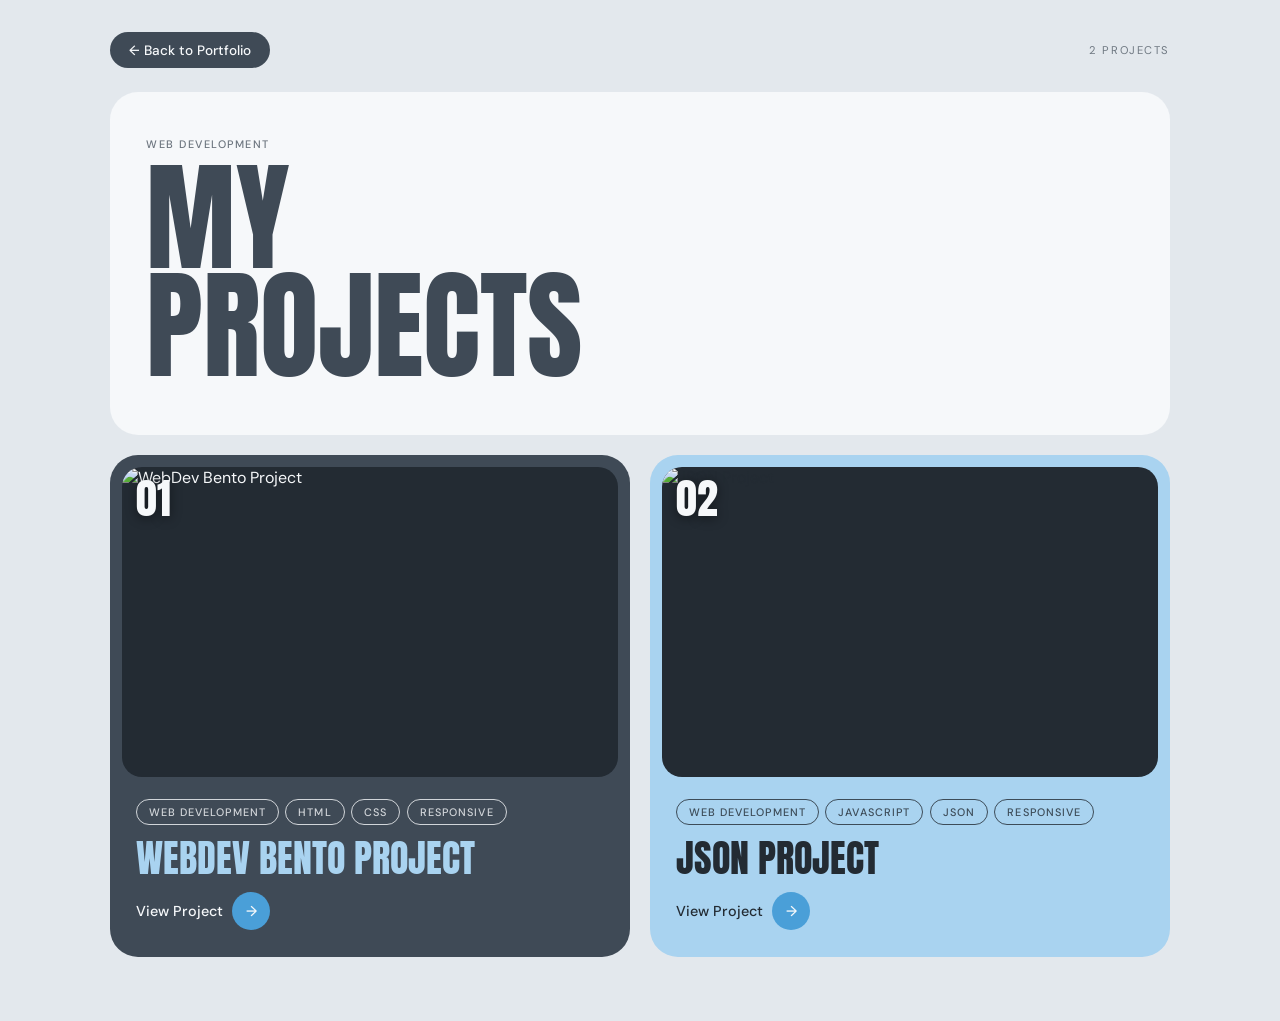
==== projects.html @ 414382a6 "Update projects.html" ====
<!DOCTYPE html>
<html lang="en">
<head>
  <meta charset="UTF-8"/>
  <meta name="viewport" content="width=device-width, initial-scale=1.0"/>
  <title>My Projects — Chei Leanne Capacia</title>
  <link href="https://fonts.googleapis.com/css2?family=Anton&family=DM+Sans:wght@300;400;500&family=DM+Serif+Display:ital@0;1&display=swap" rel="stylesheet"/>
  <style>
    :root {
      --cream: #f6f8fa;
      --sage: #d6e6f2;
      --green: #3f4a56;
      --red: #4a9fd8;
      --ink: #232b33;
      --amber: #a9d3f0;
      --page: #e3e8ed;
    }
    * { box-sizing: border-box; }
    body {
      margin: 0;
      font-family: "DM Sans", system-ui, sans-serif;
      background: var(--page);
      color: var(--green);
    }
    .wrap { max-width: 1100px; margin: 0 auto; padding: 2rem 1.25rem 4rem; }


    .topbar { display: flex; align-items: center; justify-content: space-between; gap: 1rem; flex-wrap: wrap; }
    .back-btn {
      display: inline-block;
      padding: 0.6rem 1.2rem;
      border-radius: 999px;
      background: var(--green);
      color: var(--cream);
      text-decoration: none;
      font-size: 0.85rem;
      font-weight: 500;
      transition: background 0.2s;
    }
    .back-btn:hover { background: var(--red); color: var(--cream); }
    .count {
      font-size: 0.7rem;
      letter-spacing: 0.14em;
      text-transform: uppercase;
      opacity: 0.7;
    }


    .hero {
      margin: 1.5rem 0 1.25rem;
      padding: 2.5rem 2.25rem;
      background: var(--cream);
      border-radius: 28px;
      position: relative;
      overflow: hidden;
    }
    .hero .label {
      font-size: 0.68rem;
      font-weight: 500;
      letter-spacing: 0.14em;
      text-transform: uppercase;
      opacity: 0.75;
    }
    .hero h1 {
      font-family: "Anton", sans-serif;
      font-weight: 400;
      text-transform: uppercase;
      font-size: clamp(3.2rem, 11vw, 7.5rem);
      line-height: 0.9;
      margin: 0.6rem 0 1rem;
    }
    .hero h1 span { color: var(--red); }
    .hero p { margin: 0; max-width: 420px; font-size: 1rem; line-height: 1.55; opacity: 0.85; }
    .hero .badge-round {
      position: absolute;
      right: 2rem;
      top: 50%;
      transform: translateY(-50%) rotate(-8deg);
      width: 130px; height: 130px;
      border-radius: 50%;
      background: var(--amber);
      color: var(--ink);
      display: grid;
      place-items: center;
      text-align: center;
      font-family: "DM Serif Display", serif;
      font-style: italic;
      font-size: 1.15rem;
      line-height: 1.1;
    }
    @media (max-width: 640px) { .hero .badge-round { display: none; } }


    .grid { display: grid; grid-template-columns: repeat(2, 1fr); gap: 1.25rem; }
    @media (max-width: 767.98px) { .grid { grid-template-columns: 1fr; } }

    .project {
      display: flex;
      flex-direction: column;
      border-radius: 28px;
      overflow: hidden;
      text-decoration: none;
      color: inherit;
      transition: transform 0.25s ease, box-shadow 0.25s ease;
    }
    .project:hover { transform: translateY(-6px); box-shadow: 0 18px 36px rgba(18, 32, 31, 0.18); }
    .project.green { background: var(--green); color: var(--cream); }
    .project.amber { background: var(--amber); color: var(--ink); }

    .cover { position: relative; aspect-ratio: 16 / 10; overflow: hidden; margin: 0.75rem 0.75rem 0; border-radius: 20px; background: var(--ink); }
    .cover img { width: 100%; height: 100%; object-fit: cover; display: block; transition: transform 0.5s ease; }
    .project:hover .cover img { transform: scale(1.05); }
    .num {
      position: absolute;
      left: 0.9rem; top: 0.7rem;
      font-family: "Anton", sans-serif;
      font-size: 2.6rem;
      line-height: 1;
      color: var(--cream);
      text-shadow: 0 2px 12px rgba(0, 0, 0, 0.45);
    }

    .info { padding: 1.4rem 1.6rem 1.7rem; display: flex; flex-direction: column; gap: 0.9rem; flex: 1; }
    .tags { display: flex; flex-wrap: wrap; gap: 0.4rem; }
    .tag {
      font-size: 0.68rem;
      font-weight: 500;
      letter-spacing: 0.1em;
      text-transform: uppercase;
      padding: 0.3rem 0.75rem;
      border-radius: 999px;
      border: 1px solid currentColor;
      opacity: 0.8;
    }
    .info h2 {
      font-family: "Anton", sans-serif;
      font-weight: 400;
      text-transform: uppercase;
      font-size: clamp(1.8rem, 3.4vw, 2.4rem);
      line-height: 1;
      margin: 0;
    }
    .project.green h2 { color: var(--amber); }
    .info p { margin: 0; font-size: 0.92rem; line-height: 1.55; opacity: 0.85; flex: 1; }

    .go {
      display: inline-flex;
      align-items: center;
      gap: 0.6rem;
      font-weight: 500;
      font-size: 0.9rem;
    }
    .go i {
      display: grid; place-items: center;
      width: 38px; height: 38px;
      border-radius: 50%;
      font-style: normal;
      background: var(--red);
      color: var(--cream);
      transition: transform 0.25s ease;
    }
    .project:hover .go i { transform: translateX(6px); }


    .strip {
      margin-top: 1.25rem;
      padding: 1.6rem 2rem;
      border-radius: 28px;
      background: var(--ink);
      color: var(--amber);
      font-family: "Anton", sans-serif;
      text-transform: uppercase;
      font-size: clamp(1.4rem, 3.4vw, 2.2rem);
      letter-spacing: -0.01em;
    }
  </style>
</head>
<body>
  <div class="wrap">

    <div class="topbar">
      <a href="index.html" class="back-btn">← Back to Portfolio</a>
      <span class="count">2 projects</span>
    </div>

    <section class="hero">
      <span class="label">Web Development</span>
      <h1>My<br>Projects<span></span></h1>
    </section>

    <div class="grid">


      <a href="https://github.com/cheileannec/Web-Development/blob/main/index.html" class="project green">
        <div class="cover">
          <img src="images/bento-cover.jpg" alt="WebDev Bento Project">
          <span class="num">01</span>
        </div>
        <div class="info">
          <div class="tags">
            <span class="tag">Web Development</span>
            <span class="tag">HTML</span>
            <span class="tag">CSS</span>
            <span class="tag">Responsive</span>
          </div>
          <h2>WebDev Bento Project</h2>
          <span class="go">View Project <i>→</i></span>
        </div>
      </a>

  
      <a href="https://github.com/cheileannec/Web-Development/blob/main/Activity%202/index.html" class="project amber">
        <div class="cover">
          <img src="images/json-cover.jpg" alt="JSON Project">
          <span class="num">02</span>
        </div>
        <div class="info">
          <div class="tags">
            <span class="tag">Web Development</span>
            <span class="tag">JavaScript</span>
            <span class="tag">JSON</span>
            <span class="tag">Responsive</span>
          </div>
          <h2>JSON Project</h2>
          <span class="go">View Project <i>→</i></span>
        </div>
      </a>

    </div>

  </div>
</body>
</html>
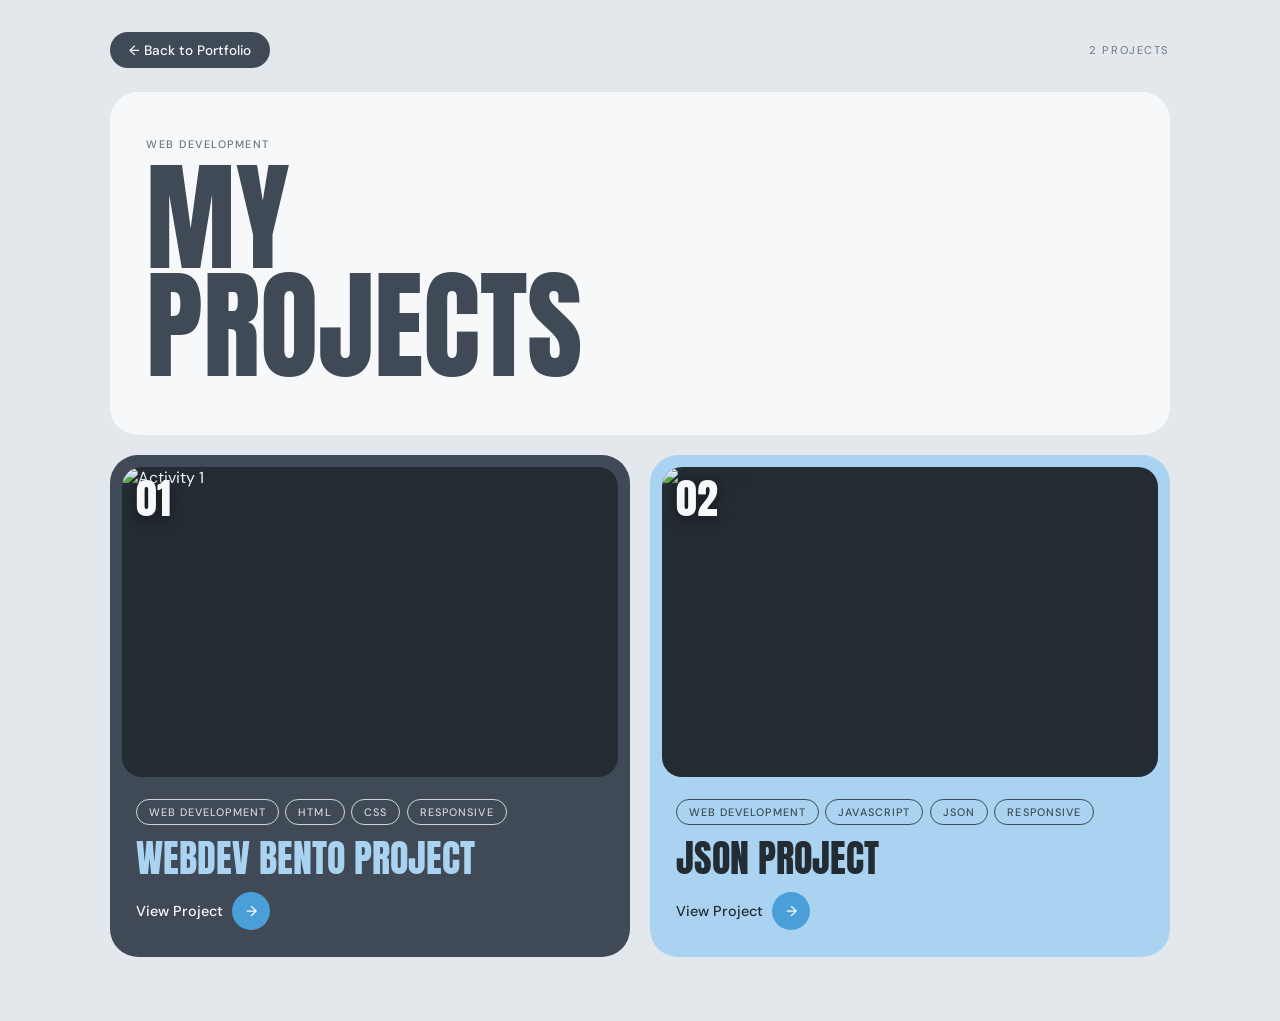
==== commit d12867a6: "Update projects.html" ====
--- a/projects.html
+++ b/projects.html
@@ -191,9 +191,9 @@
     <div class="grid">
 
 
-      <a href="https://github.com/cheileannec/Web-Development/blob/main/index.html" class="project green">
+      <a href="https://cheileannec.github.io/Web-Development/Activity%201/" class="project green">
         <div class="cover">
-          <img src="images/bento-cover.jpg" alt="WebDev Bento Project">
+          <img src="images/bento-cover.jpg" alt="Activity 1">
           <span class="num">01</span>
         </div>
         <div class="info">
@@ -209,9 +209,9 @@
       </a>
 
   
-      <a href="https://github.com/cheileannec/Web-Development/blob/main/Activity%202/index.html" class="project amber">
+      <a href="https://cheileannec.github.io/Web-Development/Activity%202/" class="project amber">
         <div class="cover">
-          <img src="images/json-cover.jpg" alt="JSON Project">
+          <img src="images/json-cover.jpg" alt="Activity 2">
           <span class="num">02</span>
         </div>
         <div class="info">
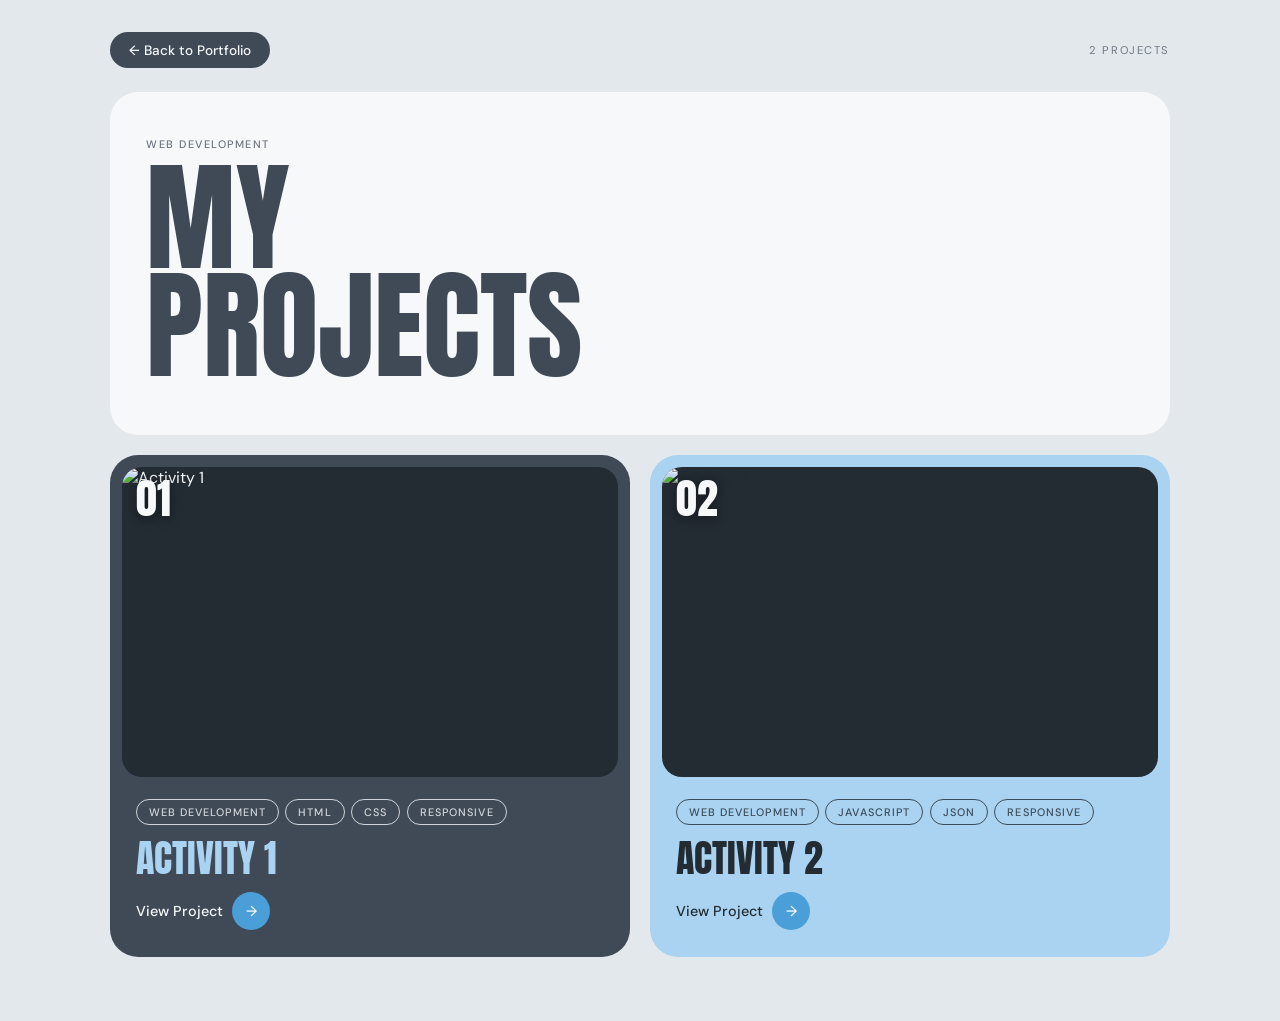
==== commit 631d3492: "Update projects.html" ====
--- a/projects.html
+++ b/projects.html
@@ -191,7 +191,7 @@
     <div class="grid">
 
 
-      <a href="https://cheileannec.github.io/Web-Development/Activity%201/" class="project green">
+      <a href="https://cheileannec.github.io/Web-Development/Activity%201/index.html" class="project green">
         <div class="cover">
           <img src="images/bento-cover.jpg" alt="Activity 1">
           <span class="num">01</span>
@@ -203,13 +203,13 @@
             <span class="tag">CSS</span>
             <span class="tag">Responsive</span>
           </div>
-          <h2>WebDev Bento Project</h2>
+          <h2>Activity 1</h2>
           <span class="go">View Project <i>→</i></span>
         </div>
       </a>
 
   
-      <a href="https://cheileannec.github.io/Web-Development/Activity%202/" class="project amber">
+      <a href="https://cheileannec.github.io/Web-Development/Activity%202/index.html" class="project amber">
         <div class="cover">
           <img src="images/json-cover.jpg" alt="Activity 2">
           <span class="num">02</span>
@@ -221,7 +221,7 @@
             <span class="tag">JSON</span>
             <span class="tag">Responsive</span>
           </div>
-          <h2>JSON Project</h2>
+          <h2>Activity 2</h2>
           <span class="go">View Project <i>→</i></span>
         </div>
       </a>
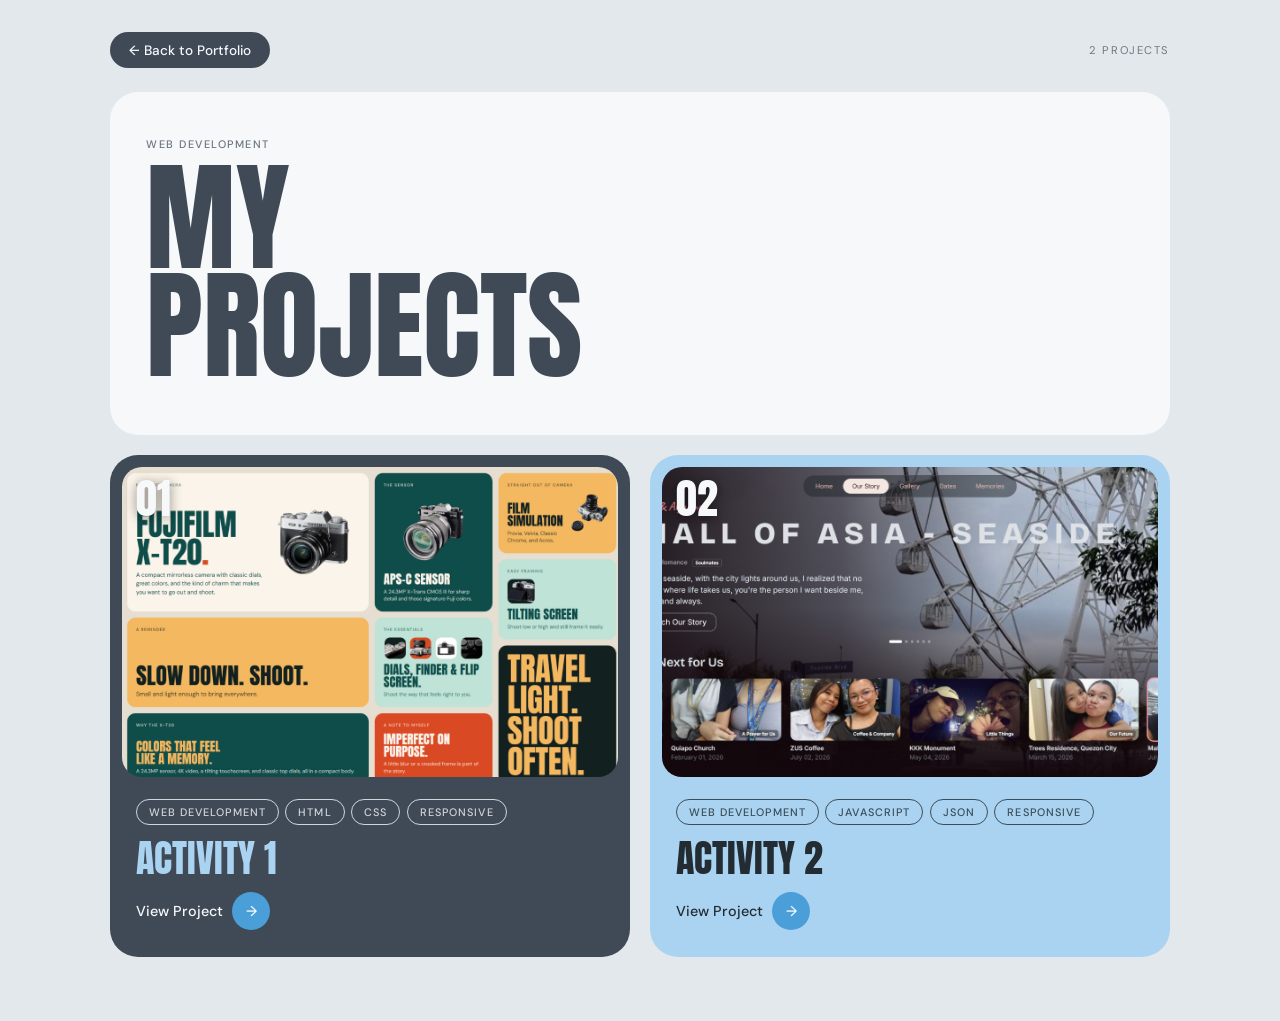
==== commit 4930d160: "Update projects.html" ====
--- a/projects.html
+++ b/projects.html
@@ -193,7 +193,7 @@
 
       <a href="https://cheileannec.github.io/Web-Development/Activity%201/index.html" class="project green">
         <div class="cover">
-          <img src="images/bento-cover.jpg" alt="Activity 1">
+          <img src="bento.jpg" alt="Activity 1">
           <span class="num">01</span>
         </div>
         <div class="info">
@@ -211,7 +211,7 @@
   
       <a href="https://cheileannec.github.io/Web-Development/Activity%202/index.html" class="project amber">
         <div class="cover">
-          <img src="images/json-cover.jpg" alt="Activity 2">
+          <img src="json.jpg" alt="Activity 2">
           <span class="num">02</span>
         </div>
         <div class="info">
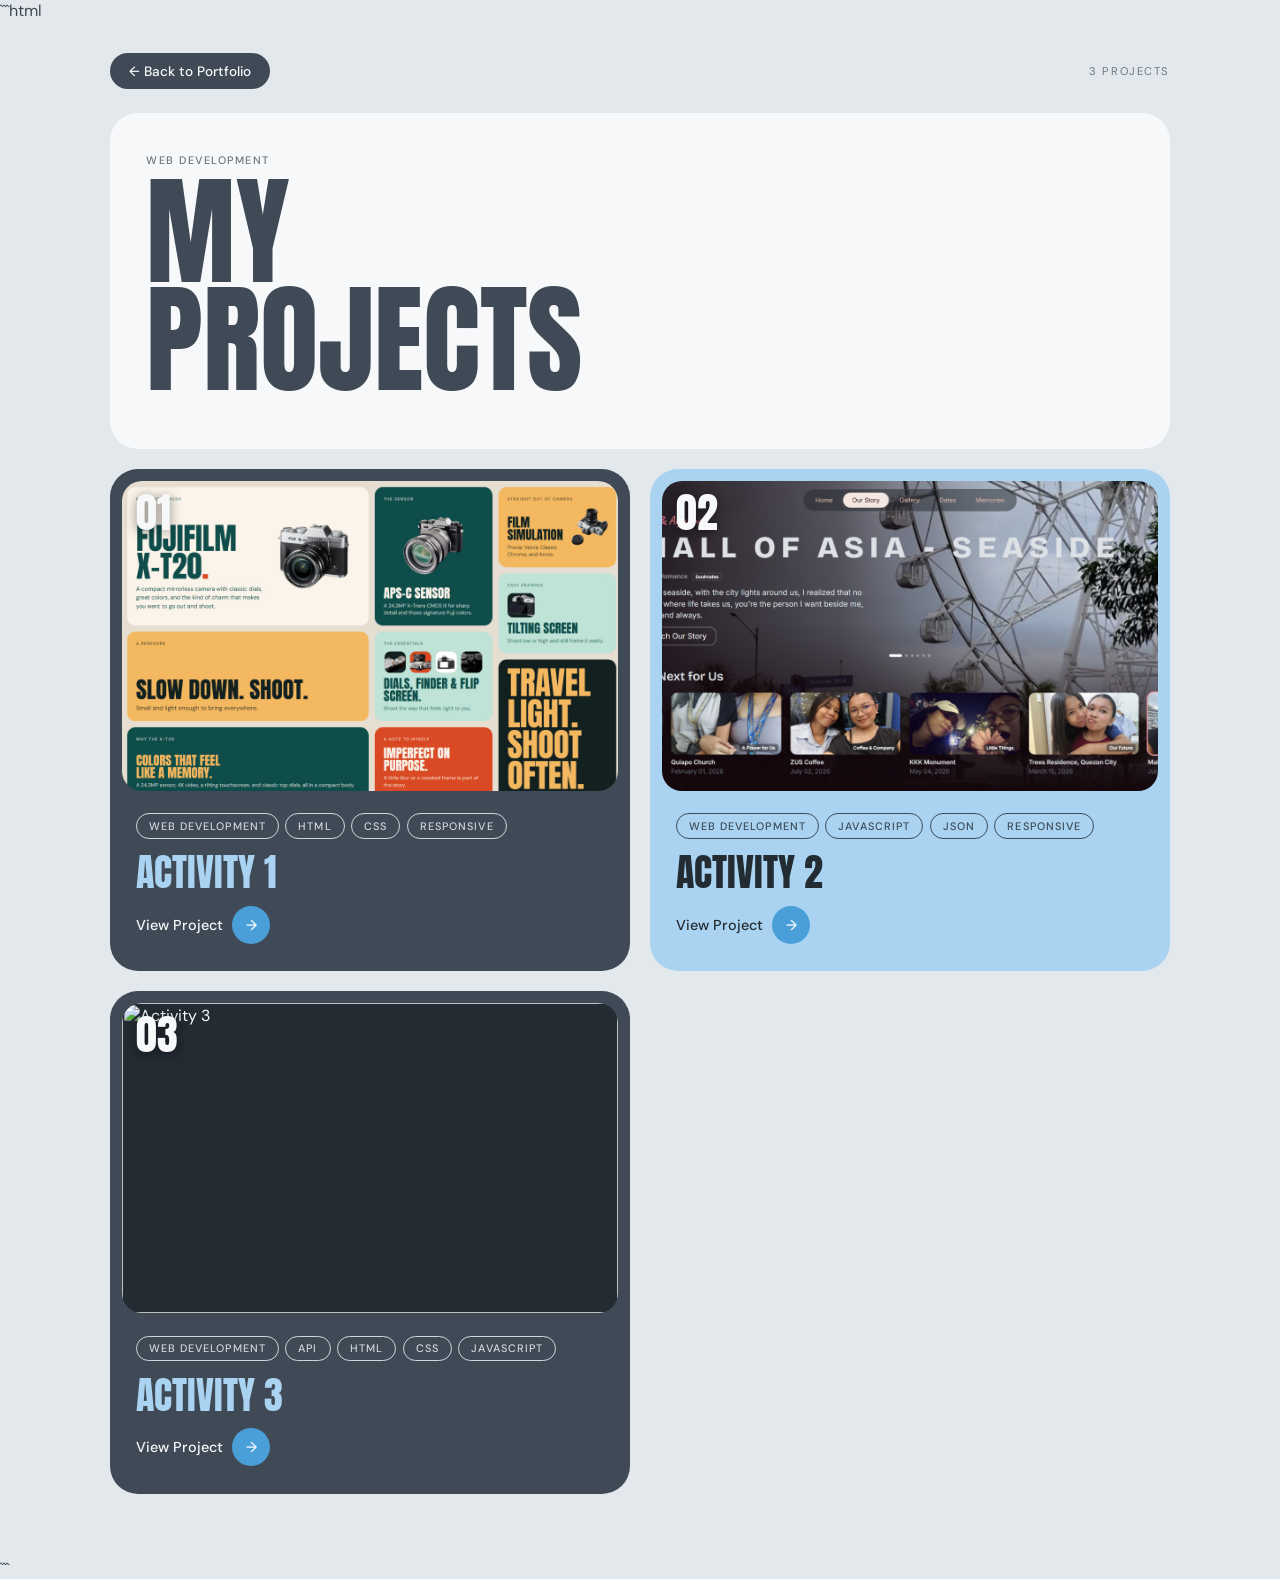
==== commit 6c08cacf: "Update projects.html Added a third project to the projects page with relevant details." ====
--- a/projects.html
+++ b/projects.html
@@ -1,3 +1,4 @@
+```html
 <!DOCTYPE html>
 <html lang="en">
 <head>
@@ -5,6 +6,7 @@
   <meta name="viewport" content="width=device-width, initial-scale=1.0"/>
   <title>My Projects — Chei Leanne Capacia</title>
   <link href="https://fonts.googleapis.com/css2?family=Anton&family=DM+Sans:wght@300;400;500&family=DM+Serif+Display:ital@0;1&display=swap" rel="stylesheet"/>
+
   <style>
     :root {
       --cream: #f6f8fa;
@@ -15,17 +17,32 @@
       --amber: #a9d3f0;
       --page: #e3e8ed;
     }
-    * { box-sizing: border-box; }
+
+    * {
+      box-sizing: border-box;
+    }
+
     body {
       margin: 0;
       font-family: "DM Sans", system-ui, sans-serif;
       background: var(--page);
       color: var(--green);
     }
-    .wrap { max-width: 1100px; margin: 0 auto; padding: 2rem 1.25rem 4rem; }
-
-
-    .topbar { display: flex; align-items: center; justify-content: space-between; gap: 1rem; flex-wrap: wrap; }
+
+    .wrap {
+      max-width: 1100px;
+      margin: 0 auto;
+      padding: 2rem 1.25rem 4rem;
+    }
+
+    .topbar {
+      display: flex;
+      align-items: center;
+      justify-content: space-between;
+      gap: 1rem;
+      flex-wrap: wrap;
+    }
+
     .back-btn {
       display: inline-block;
       padding: 0.6rem 1.2rem;
@@ -37,14 +54,18 @@
       font-weight: 500;
       transition: background 0.2s;
     }
-    .back-btn:hover { background: var(--red); color: var(--cream); }
+
+    .back-btn:hover {
+      background: var(--red);
+      color: var(--cream);
+    }
+
     .count {
       font-size: 0.7rem;
       letter-spacing: 0.14em;
       text-transform: uppercase;
       opacity: 0.7;
     }
-
 
     .hero {
       margin: 1.5rem 0 1.25rem;
@@ -54,6 +75,7 @@
       position: relative;
       overflow: hidden;
     }
+
     .hero .label {
       font-size: 0.68rem;
       font-weight: 500;
@@ -61,6 +83,7 @@
       text-transform: uppercase;
       opacity: 0.75;
     }
+
     .hero h1 {
       font-family: "Anton", sans-serif;
       font-weight: 400;
@@ -69,14 +92,26 @@
       line-height: 0.9;
       margin: 0.6rem 0 1rem;
     }
-    .hero h1 span { color: var(--red); }
-    .hero p { margin: 0; max-width: 420px; font-size: 1rem; line-height: 1.55; opacity: 0.85; }
+
+    .hero h1 span {
+      color: var(--red);
+    }
+
+    .hero p {
+      margin: 0;
+      max-width: 420px;
+      font-size: 1rem;
+      line-height: 1.55;
+      opacity: 0.85;
+    }
+
     .hero .badge-round {
       position: absolute;
       right: 2rem;
       top: 50%;
       transform: translateY(-50%) rotate(-8deg);
-      width: 130px; height: 130px;
+      width: 130px;
+      height: 130px;
       border-radius: 50%;
       background: var(--amber);
       color: var(--ink);
@@ -88,11 +123,24 @@
       font-size: 1.15rem;
       line-height: 1.1;
     }
-    @media (max-width: 640px) { .hero .badge-round { display: none; } }
-
-
-    .grid { display: grid; grid-template-columns: repeat(2, 1fr); gap: 1.25rem; }
-    @media (max-width: 767.98px) { .grid { grid-template-columns: 1fr; } }
+
+    @media (max-width: 640px) {
+      .hero .badge-round {
+        display: none;
+      }
+    }
+
+    .grid {
+      display: grid;
+      grid-template-columns: repeat(2, 1fr);
+      gap: 1.25rem;
+    }
+
+    @media (max-width: 767.98px) {
+      .grid {
+        grid-template-columns: 1fr;
+      }
+    }
 
     .project {
       display: flex;
@@ -101,18 +149,51 @@
       overflow: hidden;
       text-decoration: none;
       color: inherit;
-      transition: transform 0.25s ease, box-shadow 0.25s ease;
-    }
-    .project:hover { transform: translateY(-6px); box-shadow: 0 18px 36px rgba(18, 32, 31, 0.18); }
-    .project.green { background: var(--green); color: var(--cream); }
-    .project.amber { background: var(--amber); color: var(--ink); }
-
-    .cover { position: relative; aspect-ratio: 16 / 10; overflow: hidden; margin: 0.75rem 0.75rem 0; border-radius: 20px; background: var(--ink); }
-    .cover img { width: 100%; height: 100%; object-fit: cover; display: block; transition: transform 0.5s ease; }
-    .project:hover .cover img { transform: scale(1.05); }
+      transition:
+        transform 0.25s ease,
+        box-shadow 0.25s ease;
+    }
+
+    .project:hover {
+      transform: translateY(-6px);
+      box-shadow: 0 18px 36px rgba(18, 32, 31, 0.18);
+    }
+
+    .project.green {
+      background: var(--green);
+      color: var(--cream);
+    }
+
+    .project.amber {
+      background: var(--amber);
+      color: var(--ink);
+    }
+
+    .cover {
+      position: relative;
+      aspect-ratio: 16 / 10;
+      overflow: hidden;
+      margin: 0.75rem 0.75rem 0;
+      border-radius: 20px;
+      background: var(--ink);
+    }
+
+    .cover img {
+      width: 100%;
+      height: 100%;
+      object-fit: cover;
+      display: block;
+      transition: transform 0.5s ease;
+    }
+
+    .project:hover .cover img {
+      transform: scale(1.05);
+    }
+
     .num {
       position: absolute;
-      left: 0.9rem; top: 0.7rem;
+      left: 0.9rem;
+      top: 0.7rem;
       font-family: "Anton", sans-serif;
       font-size: 2.6rem;
       line-height: 1;
@@ -120,8 +201,20 @@
       text-shadow: 0 2px 12px rgba(0, 0, 0, 0.45);
     }
 
-    .info { padding: 1.4rem 1.6rem 1.7rem; display: flex; flex-direction: column; gap: 0.9rem; flex: 1; }
-    .tags { display: flex; flex-wrap: wrap; gap: 0.4rem; }
+    .info {
+      padding: 1.4rem 1.6rem 1.7rem;
+      display: flex;
+      flex-direction: column;
+      gap: 0.9rem;
+      flex: 1;
+    }
+
+    .tags {
+      display: flex;
+      flex-wrap: wrap;
+      gap: 0.4rem;
+    }
+
     .tag {
       font-size: 0.68rem;
       font-weight: 500;
@@ -132,6 +225,7 @@
       border: 1px solid currentColor;
       opacity: 0.8;
     }
+
     .info h2 {
       font-family: "Anton", sans-serif;
       font-weight: 400;
@@ -140,8 +234,18 @@
       line-height: 1;
       margin: 0;
     }
-    .project.green h2 { color: var(--amber); }
-    .info p { margin: 0; font-size: 0.92rem; line-height: 1.55; opacity: 0.85; flex: 1; }
+
+    .project.green h2 {
+      color: var(--amber);
+    }
+
+    .info p {
+      margin: 0;
+      font-size: 0.92rem;
+      line-height: 1.55;
+      opacity: 0.85;
+      flex: 1;
+    }
 
     .go {
       display: inline-flex;
@@ -150,17 +254,22 @@
       font-weight: 500;
       font-size: 0.9rem;
     }
+
     .go i {
-      display: grid; place-items: center;
-      width: 38px; height: 38px;
+      display: grid;
+      place-items: center;
+      width: 38px;
+      height: 38px;
       border-radius: 50%;
       font-style: normal;
       background: var(--red);
       color: var(--cream);
       transition: transform 0.25s ease;
     }
-    .project:hover .go i { transform: translateX(6px); }
-
+
+    .project:hover .go i {
+      transform: translateX(6px);
+    }
 
     .strip {
       margin-top: 1.25rem;
@@ -175,59 +284,148 @@
     }
   </style>
 </head>
+
 <body>
+
   <div class="wrap">
 
+
     <div class="topbar">
-      <a href="index.html" class="back-btn">← Back to Portfolio</a>
-      <span class="count">2 projects</span>
+      <a href="index.html" class="back-btn">
+        ← Back to Portfolio
+      </a>
+
+      <span class="count">
+        3 projects
+      </span>
     </div>
 
+
+
     <section class="hero">
-      <span class="label">Web Development</span>
-      <h1>My<br>Projects<span></span></h1>
+
+      <span class="label">
+        Web Development
+      </span>
+
+      <h1>
+        My<br>Projects<span></span>
+      </h1>
+
     </section>
 
+
+
     <div class="grid">
 
 
-      <a href="https://cheileannec.github.io/Web-Development/Activity%201/index.html" class="project green">
+
+      <a
+        href="https://cheileannec.github.io/Web-Development/Activity%201/index.html"
+        class="project green"
+      >
+
         <div class="cover">
           <img src="bento.jpg" alt="Activity 1">
           <span class="num">01</span>
         </div>
+
         <div class="info">
+
           <div class="tags">
             <span class="tag">Web Development</span>
             <span class="tag">HTML</span>
             <span class="tag">CSS</span>
             <span class="tag">Responsive</span>
           </div>
-          <h2>Activity 1</h2>
-          <span class="go">View Project <i>→</i></span>
-        </div>
+
+          <h2>
+            Activity 1
+          </h2>
+
+          <span class="go">
+            View Project
+            <i>→</i>
+          </span>
+
+        </div>
+
       </a>
 
-  
-      <a href="https://cheileannec.github.io/Web-Development/Activity%202/index.html" class="project amber">
+
+
+      <a
+        href="https://cheileannec.github.io/Web-Development/Activity%202/index.html"
+        class="project amber"
+      >
+
         <div class="cover">
           <img src="json.jpg" alt="Activity 2">
           <span class="num">02</span>
         </div>
+
         <div class="info">
+
           <div class="tags">
             <span class="tag">Web Development</span>
             <span class="tag">JavaScript</span>
             <span class="tag">JSON</span>
             <span class="tag">Responsive</span>
           </div>
-          <h2>Activity 2</h2>
-          <span class="go">View Project <i>→</i></span>
-        </div>
+
+          <h2>
+            Activity 2
+          </h2>
+
+          <span class="go">
+            View Project
+            <i>→</i>
+          </span>
+
+        </div>
+
       </a>
 
+
+
+      <a
+        href="https://cheileannec.github.io/Web-Development/Activity%203/index.html"
+        class="project green"
+      >
+
+        <div class="cover">
+          <img src="api.png" alt="Activity 3">
+          <span class="num">03</span>
+        </div>
+
+        <div class="info">
+
+          <div class="tags">
+            <span class="tag">Web Development</span>
+            <span class="tag">API</span>
+            <span class="tag">HTML</span>
+            <span class="tag">CSS</span>
+            <span class="tag">JavaScript</span>
+          </div>
+
+          <h2>
+            Activity 3
+          </h2>
+
+          <span class="go">
+            View Project
+            <i>→</i>
+          </span>
+
+        </div>
+
+      </a>
+
+
     </div>
 
   </div>
+
 </body>
 </html>
+```
